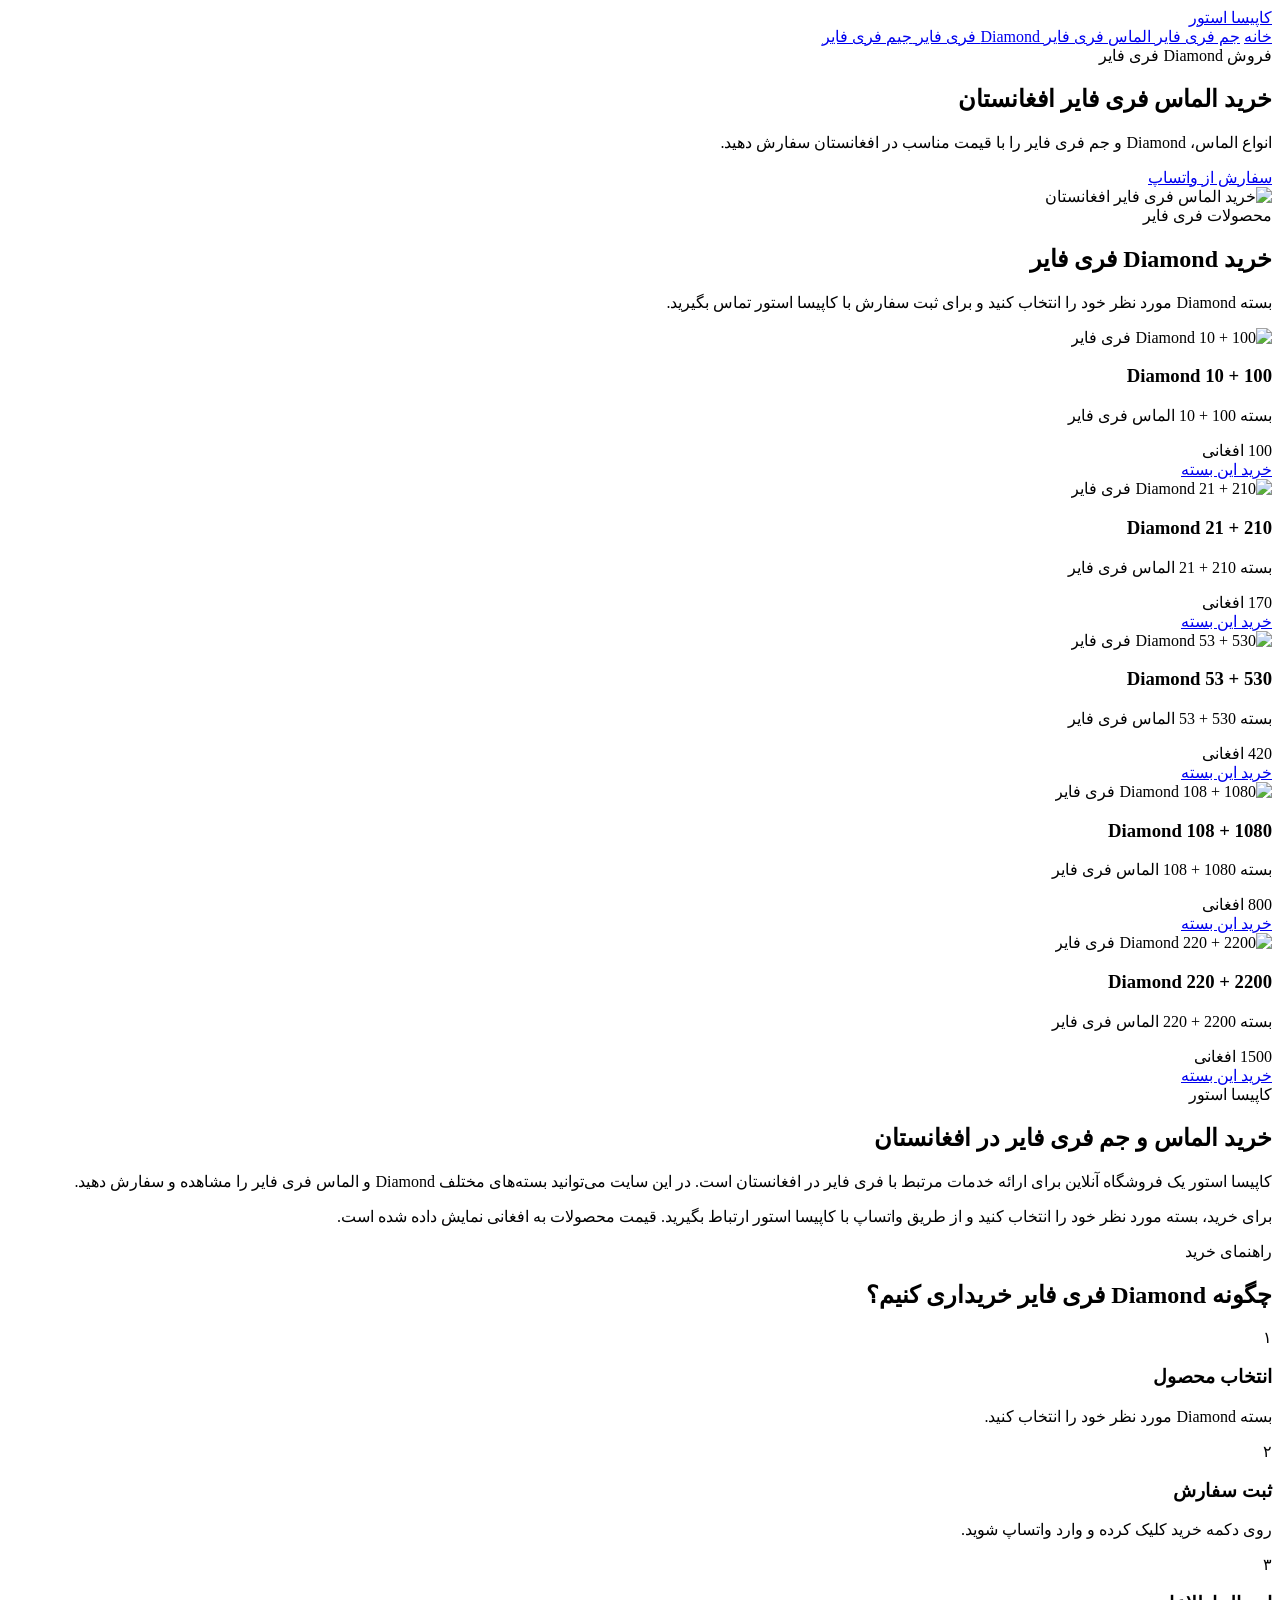
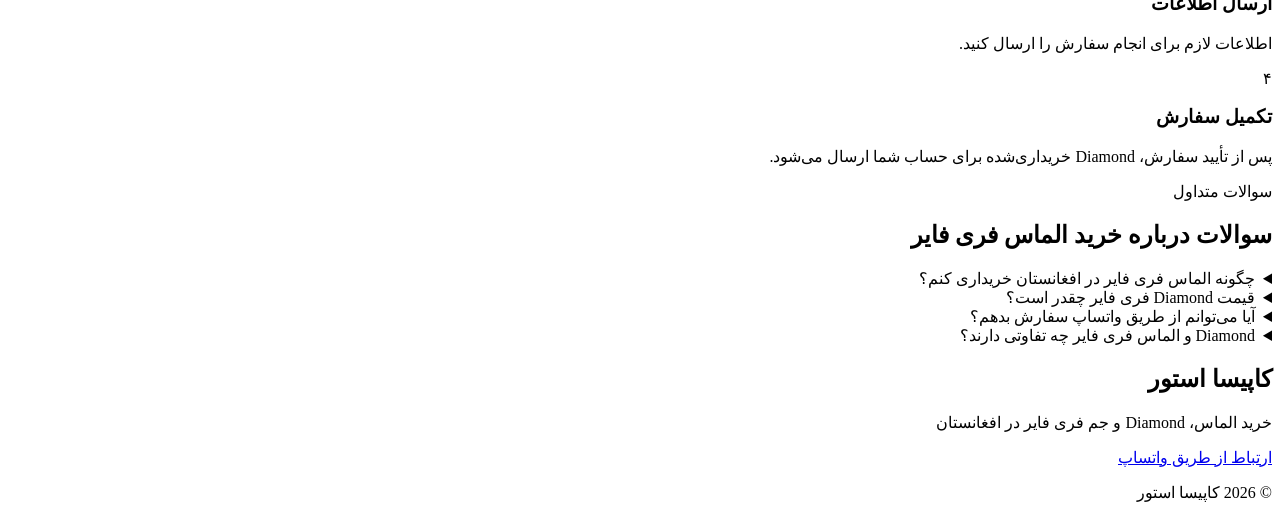
==== index.html @ adefe755 "Add files via upload" ====
<!DOCTYPE html>
<html lang="fa" dir="rtl">

<head>
    <meta charset="UTF-8">

    <meta name="viewport" content="width=device-width, initial-scale=1.0">

    <title>خرید الماس فری فایر افغانستان</title>

    <meta
        name="description"
        content="خرید الماس فری فایر افغانستان با قیمت مناسب. انواع Diamond و جم فری فایر را از کاپیسا استور سفارش دهید."
    >

    <meta name="robots" content="index, follow">

    <meta name="author" content="کاپیسا استور">

    <link
        rel="canonical"
        href="https://freefire.kapisa.xyz/"
    >

    <link rel="stylesheet" href="css/style.css">
</head>

<body>

    <!-- Header -->
    <header class="site-header">

        <div class="container header-container">

            <a href="index.html" class="logo">
                کاپیسا استور
            </a>

            <nav class="main-navigation" aria-label="منوی اصلی">

                <a href="index.html">خانه</a>

                <a href="jam.html">
                    جم فری فایر
                </a>

                <a href="almaz.html">
                    الماس فری فایر
                </a>

                <a href="diamond.html">
                    Diamond فری فایر
                </a>

                <a href="jim.html">
                    جیم فری فایر
                </a>

            </nav>

        </div>

    </header>


    <main>

        <!-- Hero -->
        <section class="hero">

            <div class="container hero-container">

                <div class="hero-content">

                    <span class="hero-label">
                        فروش Diamond فری فایر
                    </span>

                    <h1>
                        خرید الماس فری فایر افغانستان
                    </h1>

                    <p>
                        انواع الماس، Diamond و جم فری فایر را با قیمت
                        مناسب در افغانستان سفارش دهید.
                    </p>

                    <a
                        href="https://wa.me/93796345081"
                        class="primary-button"
                        target="_blank"
                        rel="noopener"
                    >
                        سفارش از واتساپ
                    </a>

                </div>


                <div class="hero-image">

                    <img
                        src="images/freefire-diamond.jpg"
                        alt="خرید الماس فری فایر افغانستان"
                        width="800"
                        height="533"
                    >

                </div>

            </div>

        </section>


        <!-- Products -->
        <section class="products-section">

            <div class="container">

                <div class="section-header">

                    <span class="section-label">
                        محصولات فری فایر
                    </span>

                    <h2>
                        خرید Diamond فری فایر
                    </h2>

                    <p>
                        بسته Diamond مورد نظر خود را انتخاب کنید و
                        برای ثبت سفارش با کاپیسا استور تماس بگیرید.
                    </p>

                </div>


                <div class="products-grid">


                    <!-- 100 + 10 -->
                    <article class="product-card">

                        <img
                            src="images/freefire-diamonds.jpg"
                            alt="100 + 10 Diamond فری فایر"
                            width="600"
                            height="400"
                            loading="lazy"
                        >

                        <div class="product-content">

                            <h3>
                                100 + 10 Diamond
                            </h3>

                            <p>
                                بسته 100 + 10 الماس فری فایر
                            </p>

                            <div class="product-price">
                                100 افغانی
                            </div>

                            <a
                                href="https://wa.me/93796345081?text=سلام،%20بسته%20100%20%2B%2010%20Diamond%20فری%20فایر%20را%20می‌خواهم."
                                class="product-button"
                                target="_blank"
                                rel="noopener"
                            >
                                خرید این بسته
                            </a>

                        </div>

                    </article>


                    <!-- 210 + 21 -->
                    <article class="product-card">

                        <img
                            src="images/freefire-diamonds.jpg"
                            alt="210 + 21 Diamond فری فایر"
                            width="600"
                            height="400"
                            loading="lazy"
                        >

                        <div class="product-content">

                            <h3>
                                210 + 21 Diamond
                            </h3>

                            <p>
                                بسته 210 + 21 الماس فری فایر
                            </p>

                            <div class="product-price">
                                170 افغانی
                            </div>

                            <a
                                href="https://wa.me/93796345081?text=سلام،%20بسته%20210%20%2B%2021%20Diamond%20فری%20فایر%20را%20می‌خواهم."
                                class="product-button"
                                target="_blank"
                                rel="noopener"
                            >
                                خرید این بسته
                            </a>

                        </div>

                    </article>


                    <!-- 530 + 53 -->
                    <article class="product-card">

                        <img
                            src="images/freefire-diamonds.jpg"
                            alt="530 + 53 Diamond فری فایر"
                            width="600"
                            height="400"
                            loading="lazy"
                        >

                        <div class="product-content">

                            <h3>
                                530 + 53 Diamond
                            </h3>

                            <p>
                                بسته 530 + 53 الماس فری فایر
                            </p>

                            <div class="product-price">
                                420 افغانی
                            </div>

                            <a
                                href="https://wa.me/93796345081?text=سلام،%20بسته%20530%20%2B%2053%20Diamond%20فری%20فایر%20را%20می‌خواهم."
                                class="product-button"
                                target="_blank"
                                rel="noopener"
                            >
                                خرید این بسته
                            </a>

                        </div>

                    </article>


                    <!-- 1080 + 108 -->
                    <article class="product-card">

                        <img
                            src="images/freefire-diamonds.jpg"
                            alt="1080 + 108 Diamond فری فایر"
                            width="600"
                            height="400"
                            loading="lazy"
                        >

                        <div class="product-content">

                            <h3>
                                1080 + 108 Diamond
                            </h3>

                            <p>
                                بسته 1080 + 108 الماس فری فایر
                            </p>

                            <div class="product-price">
                                800 افغانی
                            </div>

                            <a
                                href="https://wa.me/93796345081?text=سلام،%20بسته%201080%20%2B%20108%20Diamond%20فری%20فایر%20را%20می‌خواهم."
                                class="product-button"
                                target="_blank"
                                rel="noopener"
                            >
                                خرید این بسته
                            </a>

                        </div>

                    </article>


                    <!-- 2200 + 220 -->
                    <article class="product-card">

                        <img
                            src="images/freefire-diamonds.jpg"
                            alt="2200 + 220 Diamond فری فایر"
                            width="600"
                            height="400"
                            loading="lazy"
                        >

                        <div class="product-content">

                            <h3>
                                2200 + 220 Diamond
                            </h3>

                            <p>
                                بسته 2200 + 220 الماس فری فایر
                            </p>

                            <div class="product-price">
                                1500 افغانی
                            </div>

                            <a
                                href="https://wa.me/93796345081?text=سلام،%20بسته%202200%20%2B%20220%20Diamond%20فری%20فایر%20را%20می‌خواهم."
                                class="product-button"
                                target="_blank"
                                rel="noopener"
                            >
                                خرید این بسته
                            </a>

                        </div>

                    </article>

                </div>

            </div>

        </section>


        <!-- About -->
        <section class="about-section">

            <div class="container">

                <div class="section-header">

                    <span class="section-label">
                        کاپیسا استور
                    </span>

                    <h2>
                        خرید الماس و جم فری فایر در افغانستان
                    </h2>

                </div>

                <div class="about-content">

                    <p>
                        کاپیسا استور یک فروشگاه آنلاین برای ارائه
                        خدمات مرتبط با فری فایر در افغانستان است.
                        در این سایت می‌توانید بسته‌های مختلف
                        Diamond و الماس فری فایر را مشاهده و سفارش دهید.
                    </p>

                    <p>
                        برای خرید، بسته مورد نظر خود را انتخاب کنید
                        و از طریق واتساپ با کاپیسا استور ارتباط بگیرید.
                        قیمت محصولات به افغانی نمایش داده شده است.
                    </p>

                </div>

            </div>

        </section>


        <!-- How To Order -->
        <section class="order-section">

            <div class="container">

                <div class="section-header">

                    <span class="section-label">
                        راهنمای خرید
                    </span>

                    <h2>
                        چگونه Diamond فری فایر خریداری کنیم؟
                    </h2>

                </div>


                <div class="steps-grid">

                    <div class="step">

                        <span class="step-number">
                            ۱
                        </span>

                        <h3>
                            انتخاب محصول
                        </h3>

                        <p>
                            بسته Diamond مورد نظر خود را انتخاب کنید.
                        </p>

                    </div>


                    <div class="step">

                        <span class="step-number">
                            ۲
                        </span>

                        <h3>
                            ثبت سفارش
                        </h3>

                        <p>
                            روی دکمه خرید کلیک کرده و وارد واتساپ شوید.
                        </p>

                    </div>


                    <div class="step">

                        <span class="step-number">
                            ۳
                        </span>

                        <h3>
                            ارسال اطلاعات
                        </h3>

                        <p>
                            اطلاعات لازم برای انجام سفارش را ارسال کنید.
                        </p>

                    </div>


                    <div class="step">

                        <span class="step-number">
                            ۴
                        </span>

                        <h3>
                            تکمیل سفارش
                        </h3>

                        <p>
                            پس از تأیید سفارش، Diamond خریداری‌شده
                            برای حساب شما ارسال می‌شود.
                        </p>

                    </div>

                </div>

            </div>

        </section>


        <!-- FAQ -->
        <section class="faq-section">

            <div class="container">

                <div class="section-header">

                    <span class="section-label">
                        سوالات متداول
                    </span>

                    <h2>
                        سوالات درباره خرید الماس فری فایر
                    </h2>

                </div>


                <div class="faq-list">

                    <details>

                        <summary>
                            چگونه الماس فری فایر در افغانستان خریداری کنم؟
                        </summary>

                        <p>
                            بسته مورد نظر خود را از بخش محصولات انتخاب
                            کنید و برای ثبت سفارش از طریق واتساپ با
                            کاپیسا استور ارتباط بگیرید.
                        </p>

                    </details>


                    <details>

                        <summary>
                            قیمت Diamond فری فایر چقدر است؟
                        </summary>

                        <p>
                            قیمت بسته‌های مختلف Diamond در بخش محصولات
                            سایت به افغانی درج شده است.
                        </p>

                    </details>


                    <details>

                        <summary>
                            آیا می‌توانم از طریق واتساپ سفارش بدهم؟
                        </summary>

                        <p>
                            بله. برای سفارش می‌توانید روی دکمه خرید
                            محصول مورد نظر کلیک کرده و از طریق واتساپ
                            با کاپیسا استور ارتباط بگیرید.
                        </p>

                    </details>


                    <details>

                        <summary>
                            Diamond و الماس فری فایر چه تفاوتی دارند؟
                        </summary>

                        <p>
                            در جستجوهای کاربران، عبارت‌های Diamond،
                            الماس، جم و جیم برای اشاره به ارز داخل
                            بازی فری فایر استفاده می‌شوند.
                        </p>

                    </details>

                </div>

            </div>

        </section>

    </main>


    <!-- Footer -->
    <footer class="site-footer">

        <div class="container">

            <h2>
                کاپیسا استور
            </h2>

            <p>
                خرید الماس، Diamond و جم فری فایر در افغانستان
            </p>

            <a
                href="https://wa.me/93796345081"
                target="_blank"
                rel="noopener"
            >
                ارتباط از طریق واتساپ
            </a>

            <p class="copyright">
                © 2026 کاپیسا استور
            </p>

        </div>

    </footer>

</body>

</html>
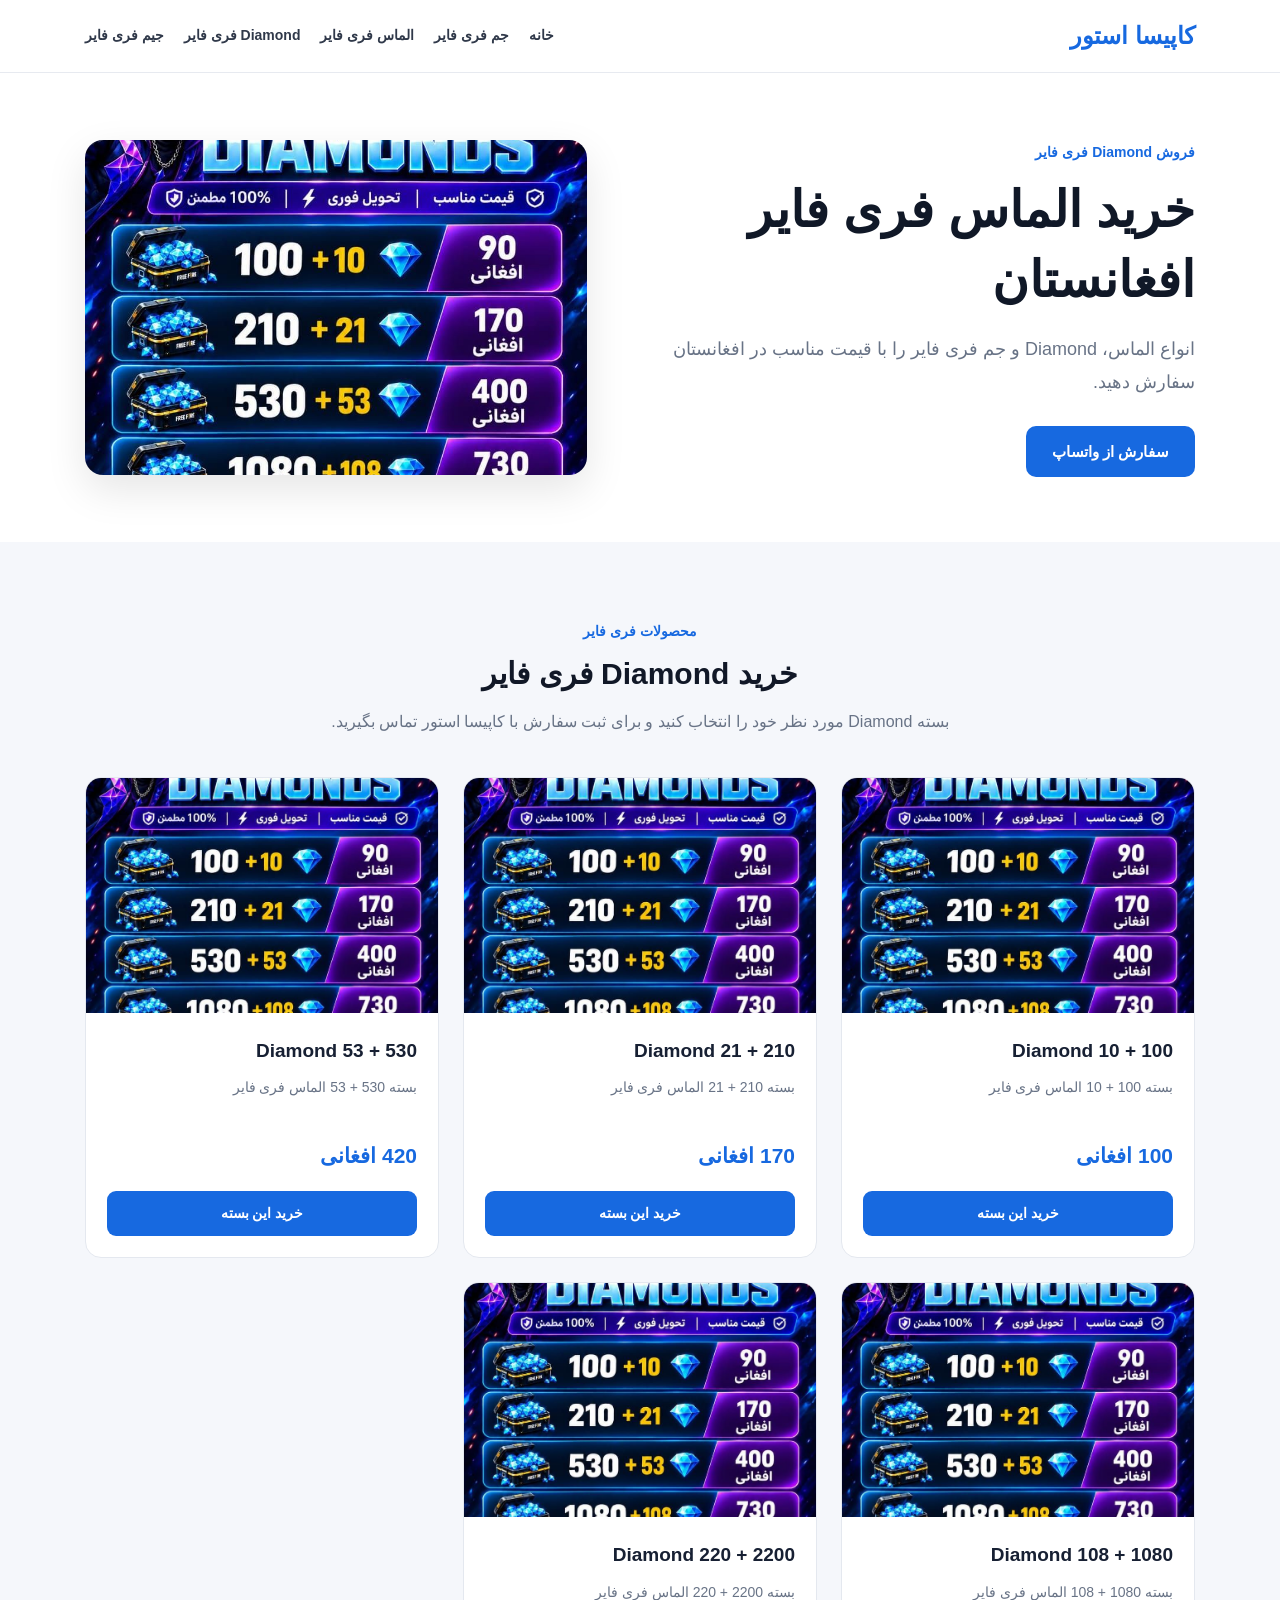
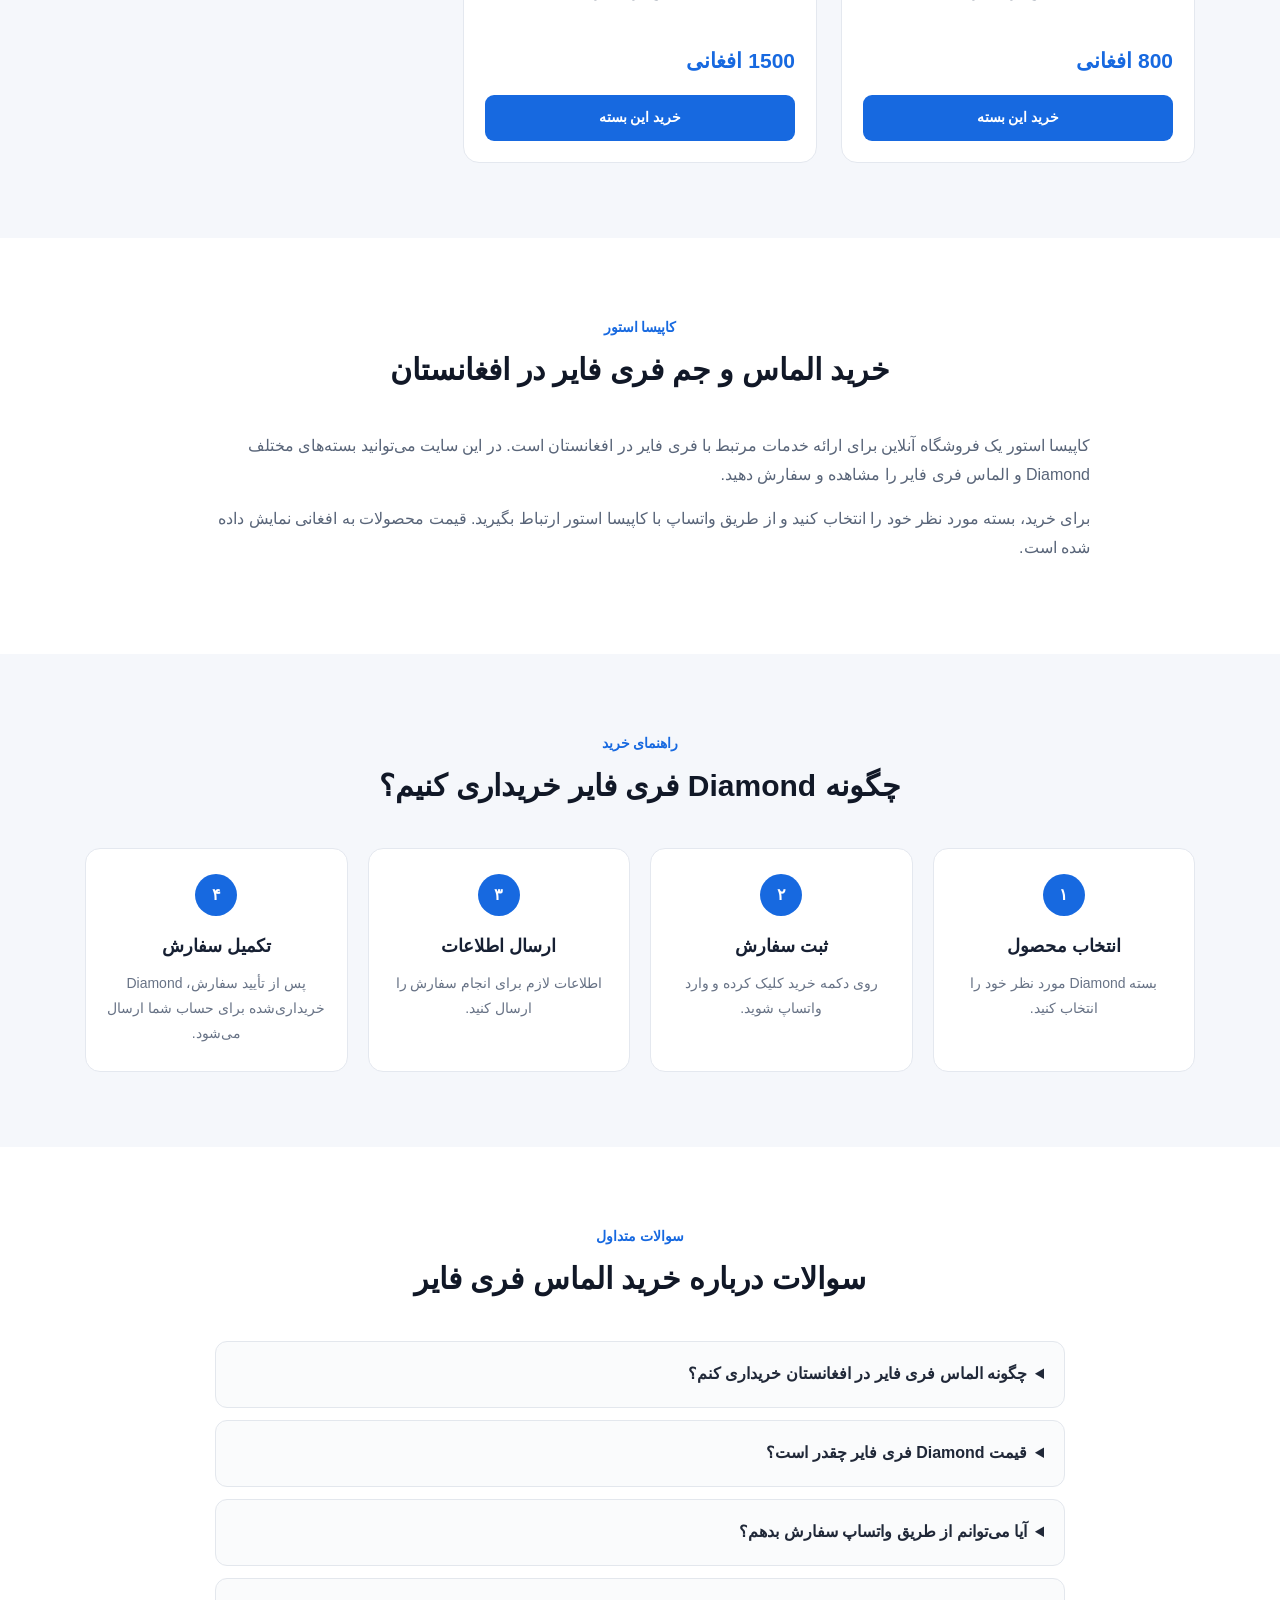
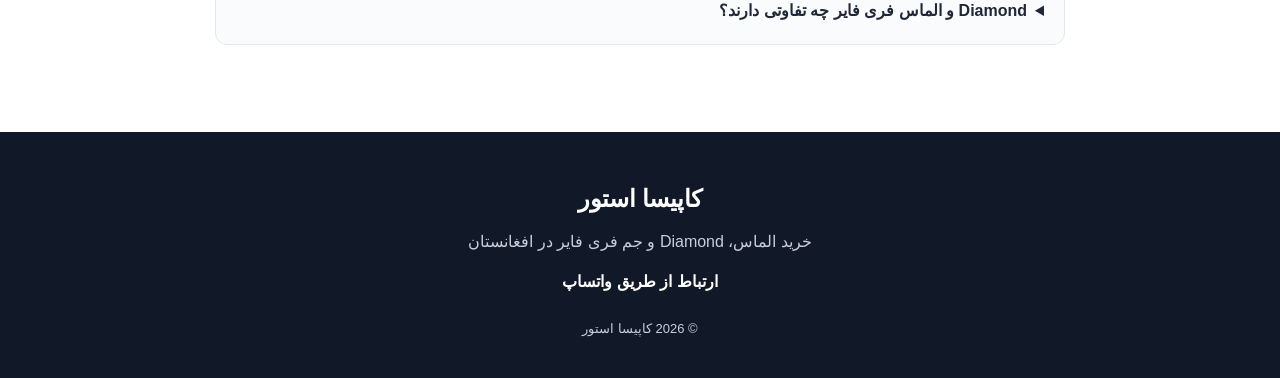
==== commit 6bf9feb9: "Add favicon link to index.html" ====
--- a/index.html
+++ b/index.html
@@ -5,7 +5,7 @@
     <meta charset="UTF-8">
 
     <meta name="viewport" content="width=device-width, initial-scale=1.0">
-
+<link rel="icon" type="image/png" href="/images/favicon.png">
     <title>خرید الماس فری فایر افغانستان</title>
 
     <meta
@@ -592,4 +592,4 @@
 
 </body>
 
-</html>+</html>
--- a/css/style.css
+++ b/css/style.css
@@ -0,0 +1,867 @@
+/* ========================================
+   RESET
+======================================== */
+
+* {
+    margin: 0;
+    padding: 0;
+    box-sizing: border-box;
+}
+
+html {
+    scroll-behavior: smooth;
+    overflow-x: hidden;
+}
+
+body {
+    width: 100%;
+    min-width: 0;
+    overflow-x: hidden;
+
+    font-family: Tahoma, Arial, sans-serif;
+    line-height: 1.8;
+
+    background: #f5f7fb;
+    color: #172033;
+}
+
+img {
+    display: block;
+    max-width: 100%;
+    height: auto;
+}
+
+a {
+    color: inherit;
+    text-decoration: none;
+}
+
+button,
+a {
+    -webkit-tap-highlight-color: transparent;
+}
+
+
+/* ========================================
+   CONTAINER
+======================================== */
+
+.container {
+    width: 100%;
+    max-width: 1150px;
+
+    margin-left: auto;
+    margin-right: auto;
+
+    padding-left: 20px;
+    padding-right: 20px;
+}
+
+
+/* ========================================
+   HEADER
+======================================== */
+
+.site-header {
+    width: 100%;
+
+    background: #ffffff;
+
+    border-bottom: 1px solid #e7eaf0;
+}
+
+.header-container {
+    min-height: 72px;
+
+    display: flex;
+    align-items: center;
+    justify-content: space-between;
+
+    gap: 25px;
+}
+
+.logo {
+    flex-shrink: 0;
+
+    color: #1769e0;
+
+    font-size: 24px;
+    font-weight: 800;
+
+    white-space: nowrap;
+}
+
+.main-navigation {
+    min-width: 0;
+
+    display: flex;
+    align-items: center;
+
+    gap: 20px;
+}
+
+.main-navigation a {
+    flex: 0 0 auto;
+
+    color: #30394a;
+
+    font-size: 14px;
+    font-weight: 600;
+
+    white-space: nowrap;
+
+    transition: color 0.2s ease;
+}
+
+.main-navigation a:hover {
+    color: #1769e0;
+}
+
+
+/* ========================================
+   HERO
+======================================== */
+
+.hero {
+    width: 100%;
+
+    padding: 65px 0;
+
+    background: #ffffff;
+}
+
+.hero-container {
+    min-width: 0;
+
+    display: grid;
+
+    grid-template-columns:
+        minmax(0, 1fr)
+        minmax(0, 0.9fr);
+
+    align-items: center;
+
+    gap: 50px;
+}
+
+.hero-content {
+    min-width: 0;
+}
+
+.hero-label {
+    display: inline-block;
+
+    margin-bottom: 10px;
+
+    color: #1769e0;
+
+    font-size: 14px;
+    font-weight: 700;
+}
+
+.hero h1 {
+    max-width: 700px;
+
+    margin-bottom: 18px;
+
+    color: #101827;
+
+    font-size: clamp(30px, 5vw, 50px);
+    line-height: 1.4;
+}
+
+.hero-content p {
+    max-width: 650px;
+
+    margin-bottom: 28px;
+
+    color: #687386;
+
+    font-size: 18px;
+}
+
+.hero-image {
+    width: 100%;
+    min-width: 0;
+}
+
+.hero-image img {
+    width: 100%;
+
+    aspect-ratio: 3 / 2;
+
+    object-fit: cover;
+
+    border-radius: 18px;
+
+    box-shadow:
+        0 15px 40px rgba(0, 0, 0, 0.10);
+}
+
+
+/* ========================================
+   PRIMARY BUTTON
+======================================== */
+
+.primary-button {
+    min-height: 48px;
+
+    display: inline-flex;
+
+    align-items: center;
+    justify-content: center;
+
+    padding: 12px 26px;
+
+    background: #1769e0;
+    color: #ffffff;
+
+    border-radius: 10px;
+
+    font-size: 15px;
+    font-weight: 700;
+
+    transition:
+        background 0.2s ease,
+        transform 0.2s ease;
+}
+
+.primary-button:hover {
+    background: #0d54ba;
+
+    transform: translateY(-1px);
+}
+
+
+/* ========================================
+   SECTION HEADER
+======================================== */
+
+.section-header {
+    width: 100%;
+    max-width: 760px;
+
+    margin-left: auto;
+    margin-right: auto;
+    margin-bottom: 40px;
+
+    text-align: center;
+}
+
+.section-label {
+    display: inline-block;
+
+    margin-bottom: 7px;
+
+    color: #1769e0;
+
+    font-size: 14px;
+    font-weight: 700;
+}
+
+.section-header h2 {
+    margin-bottom: 12px;
+
+    color: #111827;
+
+    font-size: 30px;
+    line-height: 1.5;
+}
+
+.section-header p {
+    color: #687386;
+
+    font-size: 16px;
+}
+
+
+/* ========================================
+   PRODUCTS
+======================================== */
+
+.products-section {
+    width: 100%;
+
+    padding: 75px 0;
+
+    background: #f5f7fb;
+}
+
+.products-grid {
+    width: 100%;
+    min-width: 0;
+
+    display: grid;
+
+    grid-template-columns:
+        repeat(3, minmax(0, 1fr));
+
+    gap: 24px;
+}
+
+.product-card {
+    min-width: 0;
+
+    overflow: hidden;
+
+    background: #ffffff;
+
+    border: 1px solid #e4e8ef;
+
+    border-radius: 16px;
+
+    transition:
+        transform 0.2s ease,
+        box-shadow 0.2s ease;
+}
+
+.product-card:hover {
+    transform: translateY(-4px);
+
+    box-shadow:
+        0 12px 30px rgba(20, 30, 50, 0.10);
+}
+
+.product-card > img {
+    width: 100%;
+
+    aspect-ratio: 3 / 2;
+
+    object-fit: cover;
+}
+
+.product-content {
+    padding: 21px;
+}
+
+.product-content h3 {
+    margin-bottom: 7px;
+
+    color: #172033;
+
+    font-size: 19px;
+}
+
+.product-content p {
+    min-height: 52px;
+
+    color: #687386;
+
+    font-size: 14px;
+}
+
+.product-price {
+    margin-top: 10px;
+
+    color: #1769e0;
+
+    font-size: 21px;
+    font-weight: 800;
+}
+
+.product-button {
+    width: 100%;
+
+    min-height: 45px;
+
+    display: flex;
+
+    align-items: center;
+    justify-content: center;
+
+    margin-top: 16px;
+
+    padding: 10px;
+
+    background: #1769e0;
+    color: #ffffff;
+
+    border-radius: 9px;
+
+    font-size: 14px;
+    font-weight: 700;
+
+    transition: background 0.2s ease;
+}
+
+.product-button:hover {
+    background: #0d54ba;
+}
+
+
+/* ========================================
+   ABOUT
+======================================== */
+
+.about-section {
+    width: 100%;
+
+    padding: 75px 0;
+
+    background: #ffffff;
+}
+
+.about-content {
+    width: 100%;
+    max-width: 900px;
+
+    margin-left: auto;
+    margin-right: auto;
+}
+
+.about-content p {
+    margin-bottom: 16px;
+
+    color: #596579;
+
+    font-size: 16px;
+}
+
+
+/* ========================================
+   ORDER STEPS
+======================================== */
+
+.order-section {
+    width: 100%;
+
+    padding: 75px 0;
+
+    background: #f5f7fb;
+}
+
+.steps-grid {
+    width: 100%;
+
+    display: grid;
+
+    grid-template-columns:
+        repeat(4, minmax(0, 1fr));
+
+    gap: 20px;
+}
+
+.step {
+    min-width: 0;
+
+    padding: 25px 20px;
+
+    background: #ffffff;
+
+    border: 1px solid #e4e8ef;
+
+    border-radius: 15px;
+
+    text-align: center;
+}
+
+.step-number {
+    width: 42px;
+    height: 42px;
+
+    display: flex;
+
+    align-items: center;
+    justify-content: center;
+
+    margin: 0 auto 14px;
+
+    border-radius: 50%;
+
+    background: #1769e0;
+    color: #ffffff;
+
+    font-weight: 700;
+}
+
+.step h3 {
+    margin-bottom: 8px;
+
+    color: #172033;
+
+    font-size: 18px;
+}
+
+.step p {
+    color: #687386;
+
+    font-size: 14px;
+}
+
+
+/* ========================================
+   FAQ
+======================================== */
+
+.faq-section {
+    width: 100%;
+
+    padding: 75px 0;
+
+    background: #ffffff;
+}
+
+.faq-list {
+    width: 100%;
+    max-width: 850px;
+
+    margin-left: auto;
+    margin-right: auto;
+}
+
+.faq-list details {
+    width: 100%;
+
+    margin-bottom: 12px;
+
+    padding: 18px 20px;
+
+    background: #fafbfc;
+
+    border: 1px solid #e3e7ed;
+
+    border-radius: 12px;
+}
+
+.faq-list summary {
+    cursor: pointer;
+
+    color: #202838;
+
+    font-weight: 700;
+}
+
+.faq-list details p {
+    margin-top: 12px;
+
+    color: #687386;
+
+    font-size: 15px;
+}
+
+
+/* ========================================
+   FOOTER
+======================================== */
+
+.site-footer {
+    width: 100%;
+
+    padding: 45px 0 25px;
+
+    background: #111827;
+
+    color: #ffffff;
+
+    text-align: center;
+}
+
+.site-footer h2 {
+    margin-bottom: 8px;
+
+    font-size: 24px;
+}
+
+.site-footer p {
+    margin-bottom: 12px;
+
+    color: #c8cfda;
+}
+
+.site-footer a {
+    display: inline-block;
+
+    margin-bottom: 20px;
+
+    color: #ffffff;
+
+    font-weight: 700;
+}
+
+.copyright {
+    font-size: 13px;
+}
+
+
+/* ========================================
+   TABLET
+   901px تا 1100px
+======================================== */
+
+@media (max-width: 1100px) {
+
+    .hero-container {
+        gap: 35px;
+    }
+
+    .products-grid {
+        grid-template-columns:
+            repeat(3, minmax(0, 1fr));
+
+        gap: 18px;
+    }
+
+    .steps-grid {
+        gap: 15px;
+    }
+}
+
+
+/* ========================================
+   TABLET
+   حداکثر 900px
+======================================== */
+
+@media (max-width: 900px) {
+
+    .container {
+        padding-left: 18px;
+        padding-right: 18px;
+    }
+
+    .header-container {
+        flex-direction: column;
+
+        padding-top: 16px;
+        padding-bottom: 16px;
+
+        gap: 14px;
+    }
+
+    .main-navigation {
+        width: 100%;
+
+        justify-content: flex-start;
+
+        overflow-x: auto;
+
+        padding-bottom: 4px;
+
+        scrollbar-width: none;
+    }
+
+    .main-navigation::-webkit-scrollbar {
+        display: none;
+    }
+
+    .hero-container {
+        grid-template-columns: 1fr;
+
+        text-align: center;
+
+        gap: 35px;
+    }
+
+    .hero-content p {
+        margin-left: auto;
+        margin-right: auto;
+    }
+
+    .hero-image {
+        max-width: 700px;
+
+        margin-left: auto;
+        margin-right: auto;
+    }
+
+    .products-grid {
+        grid-template-columns:
+            repeat(2, minmax(0, 1fr));
+    }
+
+    .steps-grid {
+        grid-template-columns:
+            repeat(2, minmax(0, 1fr));
+    }
+}
+
+
+/* ========================================
+   MOBILE
+   حداکثر 600px
+======================================== */
+
+@media (max-width: 600px) {
+
+    .container {
+        width: 100%;
+
+        padding-left: 14px;
+        padding-right: 14px;
+    }
+
+    /* Header */
+
+    .site-header {
+        position: relative;
+    }
+
+    .header-container {
+        min-height: auto;
+
+        padding-top: 15px;
+        padding-bottom: 12px;
+    }
+
+    .logo {
+        font-size: 22px;
+    }
+
+    .main-navigation {
+        gap: 16px;
+    }
+
+    .main-navigation a {
+        font-size: 13px;
+    }
+
+
+    /* Hero */
+
+    .hero {
+        padding: 42px 0;
+    }
+
+    .hero-container {
+        display: flex;
+
+        flex-direction: column;
+
+        width: 100%;
+
+        gap: 28px;
+    }
+
+    .hero h1 {
+        font-size: 29px;
+
+        line-height: 1.45;
+    }
+
+    .hero-content p {
+        font-size: 16px;
+
+        line-height: 2;
+    }
+
+    .primary-button {
+        width: 100%;
+    }
+
+    .hero-image {
+        width: 100%;
+    }
+
+    .hero-image img {
+        width: 100%;
+
+        aspect-ratio: 16 / 10;
+
+        border-radius: 14px;
+    }
+
+
+    /* Sections */
+
+    .products-section,
+    .about-section,
+    .order-section,
+    .faq-section {
+        padding: 55px 0;
+    }
+
+    .section-header {
+        margin-bottom: 30px;
+    }
+
+    .section-header h2 {
+        font-size: 25px;
+    }
+
+    .section-header p {
+        font-size: 15px;
+    }
+
+
+    /* Products */
+
+    .products-grid {
+        grid-template-columns: 1fr;
+
+        gap: 18px;
+    }
+
+    .product-card > img {
+        aspect-ratio: 16 / 10;
+    }
+
+    .product-content {
+        padding: 19px;
+    }
+
+    .product-content h3 {
+        font-size: 18px;
+    }
+
+    .product-price {
+        font-size: 20px;
+    }
+
+
+    /* Steps */
+
+    .steps-grid {
+        grid-template-columns: 1fr;
+
+        gap: 15px;
+    }
+
+    .step {
+        padding: 22px 18px;
+    }
+
+
+    /* FAQ */
+
+    .faq-list details {
+        padding: 16px;
+    }
+}
+
+
+/* ========================================
+   SMALL MOBILE
+   حداکثر 380px
+======================================== */
+
+@media (max-width: 380px) {
+
+    .container {
+        padding-left: 12px;
+        padding-right: 12px;
+    }
+
+    .logo {
+        font-size: 20px;
+    }
+
+    .main-navigation {
+        gap: 13px;
+    }
+
+    .main-navigation a {
+        font-size: 12px;
+    }
+
+    .hero h1 {
+        font-size: 26px;
+    }
+
+    .hero-content p {
+        font-size: 15px;
+    }
+
+    .section-header h2 {
+        font-size: 23px;
+    }
+}
